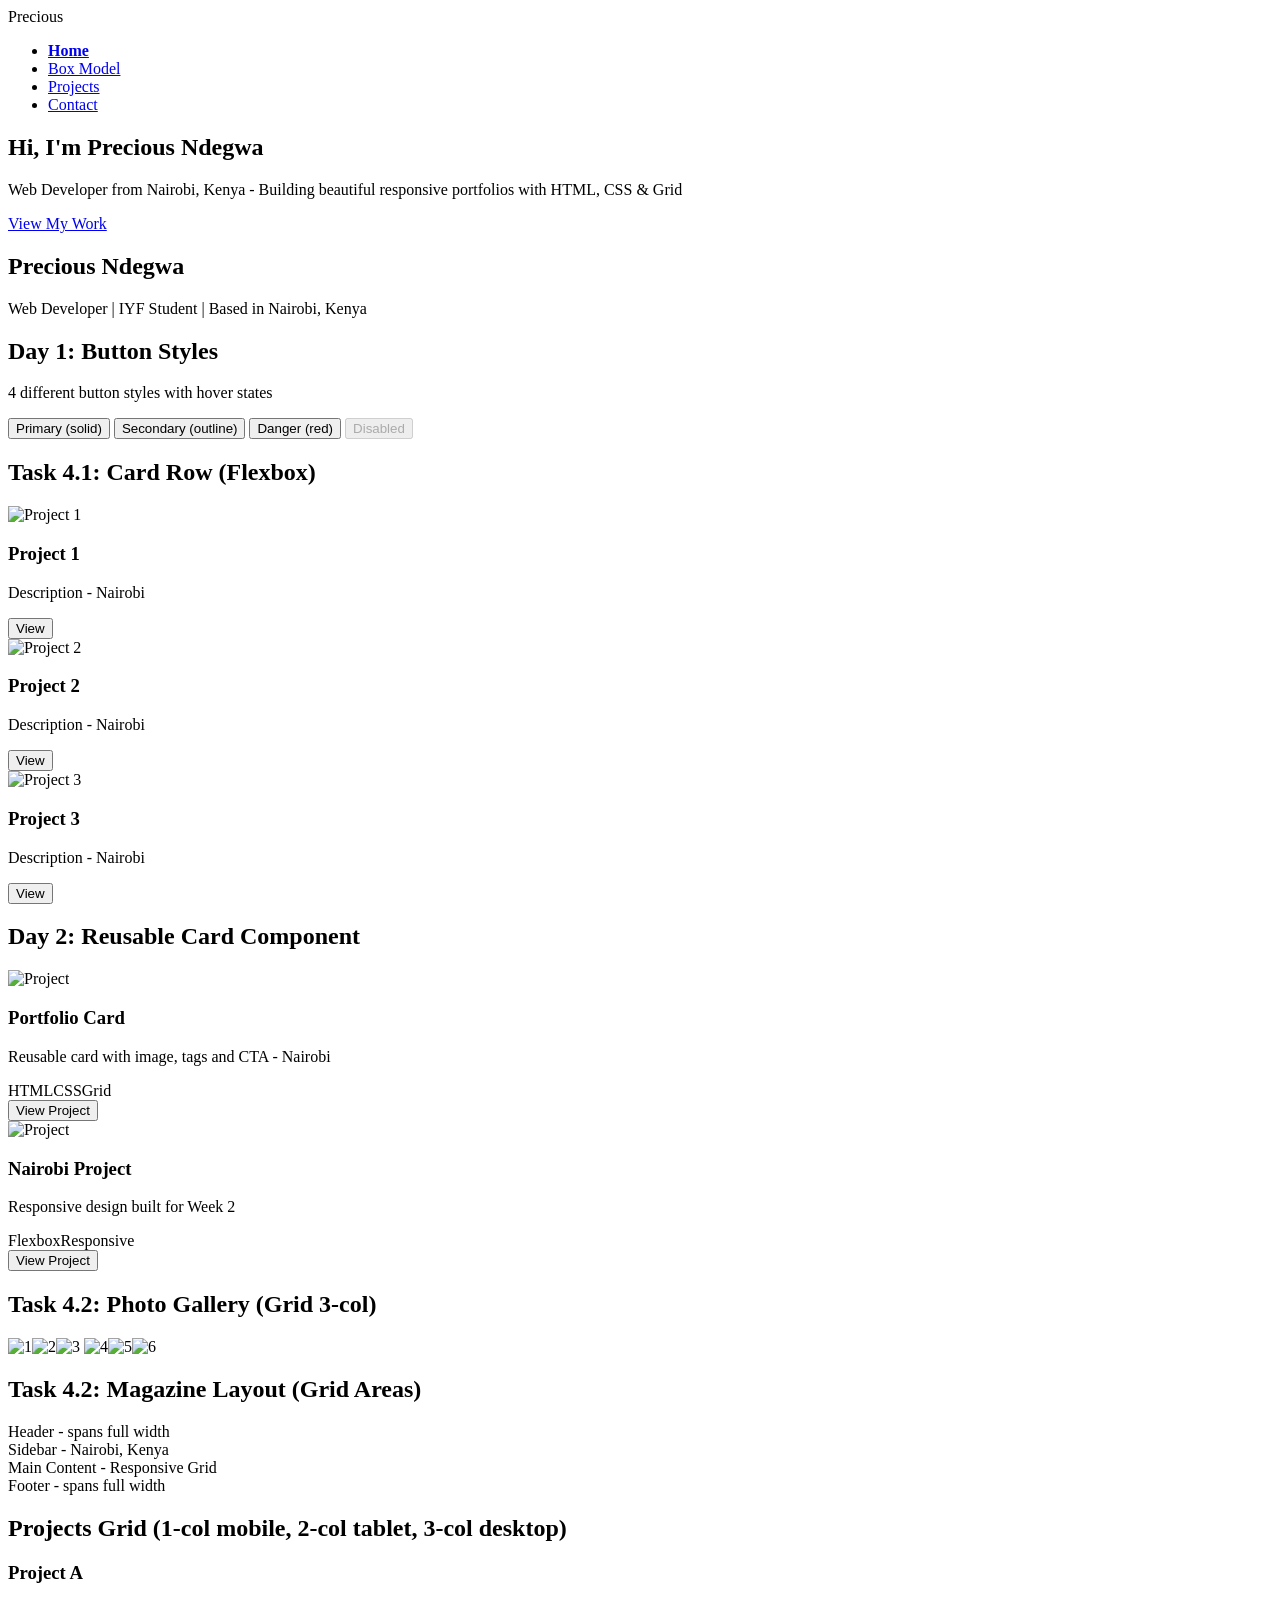
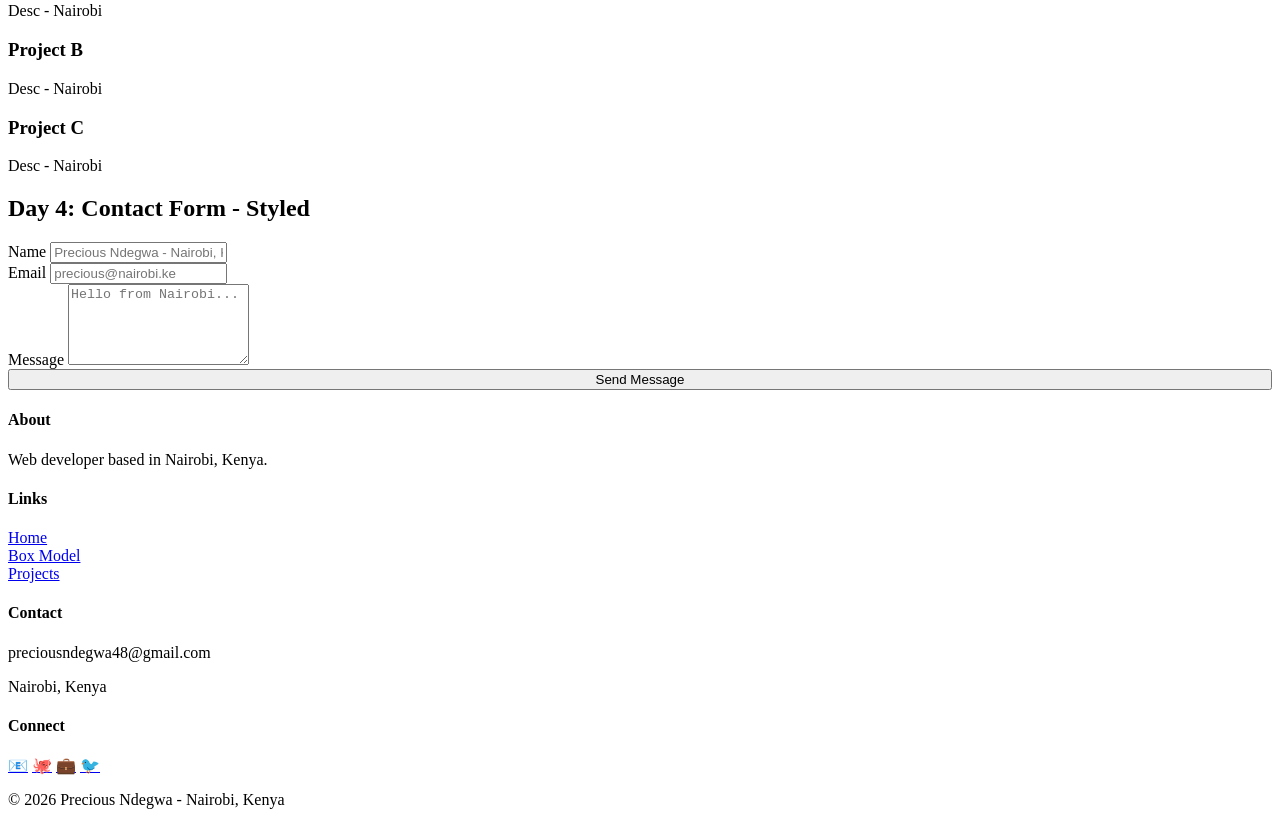
==== index.html @ 866cbb7f "Add: Week 2 portfolio as starting point." ====
<!DOCTYPE html>
<html lang="en">
<head>
    <meta charset="UTF-8">
    <meta name="viewport" content="width=device-width, initial-scale=1.0">
    <title>Precious Ndegwa - Portfolio</title>
    <link rel="preconnect" href="https://fonts.googleapis.com">
    <link rel="preconnect" href="https://fonts.gstatic.com" crossorigin>
    <link href="https://fonts.googleapis.com/css2?family=Inter:wght@400;600&family=Poppins:wght@600;700&display=swap" rel="stylesheet">
    <link rel="stylesheet" href="styles.css">
</head>
<body>
<header>
    <nav>
        <div class="nav-logo">Precious</div>
        <ul>
            <li><a href="index.html"><strong>Home</strong></a></li>
            <li><a href="box-model-practice.html">Box Model</a></li>
            <li><a href="#projects">Projects</a></li>
            <li><a href="#contact">Contact</a></li>
        </ul>
    </nav>
</header>

<section class="hero">
    <div>
        <h1>Hi, I'm Precious Ndegwa</h1>
        <p>Web Developer from Nairobi, Kenya - Building beautiful responsive portfolios with HTML, CSS & Grid</p>
        <a href="#projects" class="btn btn-primary">View My Work</a>
    </div>
</section>

<main class="practice-container">
    <section>
        <h1>Precious Ndegwa</h1>
        <p>Web Developer | IYF Student | Based in Nairobi, Kenya</p>
    </section>

    <section>
        <h2>Day 1: Button Styles</h2>
        <p>4 different button styles with hover states</p>
        <div class="button-demo">
            <button class="btn btn-primary">Primary (solid)</button>
            <button class="btn btn-secondary">Secondary (outline)</button>
            <button class="btn btn-danger">Danger (red)</button>
            <button class="btn btn-disabled" disabled>Disabled</button>
        </div>
    </section>

    <section>
        <h2>Task 4.1: Card Row (Flexbox)</h2>
        <div class="card-row">
            <div class="card"><img src="https://placehold.co/300x180" alt="Project 1"><h3>Project 1</h3><p>Description - Nairobi</p><button>View</button></div>
            <div class="card"><img src="https://placehold.co/300x180" alt="Project 2"><h3>Project 2</h3><p>Description - Nairobi</p><button>View</button></div>
            <div class="card"><img src="https://placehold.co/300x180" alt="Project 3"><h3>Project 3</h3><p>Description - Nairobi</p><button>View</button></div>
        </div>
    </section>

    <section>
        <h2>Day 2: Reusable Card Component</h2>
        <div class="card-row">
            <div class="card-component">
                <img src="https://placehold.co/350x200" alt="Project">
                <div class="card-content">
                    <h3>Portfolio Card</h3>
                    <p>Reusable card with image, tags and CTA - Nairobi</p>
                    <div class="tags"><span class="tag">HTML</span><span class="tag">CSS</span><span class="tag">Grid</span></div>
                    <button class="btn btn-primary">View Project</button>
                </div>
            </div>
            <div class="card-component">
                <img src="https://placehold.co/350x200" alt="Project">
                <div class="card-content">
                    <h3>Nairobi Project</h3>
                    <p>Responsive design built for Week 2</p>
                    <div class="tags"><span class="tag">Flexbox</span><span class="tag">Responsive</span></div>
                    <button class="btn btn-primary">View Project</button>
                </div>
            </div>
        </div>
    </section>

    <section>
        <h2>Task 4.2: Photo Gallery (Grid 3-col)</h2>
        <div class="gallery">
            <img src="https://placehold.co/300x200" alt="1"><img src="https://placehold.co/300x200" alt="2"><img src="https://placehold.co/300x200" alt="3">
            <img src="https://placehold.co/300x200" alt="4"><img src="https://placehold.co/300x200" alt="5"><img src="https://placehold.co/300x200" alt="6">
        </div>
    </section>

    <section>
        <h2>Task 4.2: Magazine Layout (Grid Areas)</h2>
        <div class="magazine">
            <div class="magazine-header">Header - spans full width</div>
            <div class="magazine-sidebar">Sidebar - Nairobi, Kenya</div>
            <div class="magazine-main">Main Content - Responsive Grid</div>
            <div class="magazine-footer">Footer - spans full width</div>
        </div>
    </section>

    <section id="projects">
        <h2>Projects Grid (1-col mobile, 2-col tablet, 3-col desktop)</h2>
        <div class="projects-grid">
            <div class="card"><h3>Project A</h3><p>Desc - Nairobi</p></div>
            <div class="card"><h3>Project B</h3><p>Desc - Nairobi</p></div>
            <div class="card"><h3>Project C</h3><p>Desc - Nairobi</p></div>
        </div>
    </section>
    
    <section id="contact">
        <h2>Day 4: Contact Form - Styled</h2>
        <form class="contact-form">
            <div class="form-group">
                <label for="name">Name</label>
                <input type="text" id="name" placeholder="Precious Ndegwa - Nairobi, Kenya" required>
            </div>
            <div class="form-group">
                <label for="email">Email</label>
                <input type="email" id="email" placeholder="precious@nairobi.ke" required>
            </div>
            <div class="form-group">
                <label for="message">Message</label>
                <textarea id="message" rows="5" placeholder="Hello from Nairobi..." required></textarea>
            </div>
            <button type="submit" class="btn btn-primary" style="width:100%">Send Message</button>
        </form>
    </section>
</main>

<footer>
    <div class="footer-columns">
        <div><h4>About</h4><p>Web developer based in Nairobi, Kenya.</p></div>
        <div><h4>Links</h4><a href="index.html">Home</a><br><a href="box-model-practice.html">Box Model</a><br><a href="#projects">Projects</a></div>
        <div><h4>Contact</h4><p>preciousndegwa48@gmail.com</p><p>Nairobi, Kenya</p></div>
        <div>
            <h4>Connect</h4>
            <div class="footer-social">
                <a href="#">📧</a>
                <a href="#">🐙</a>
                <a href="#">💼</a>
                <a href="#">🐦</a>
            </div>
        </div>
    </div>
    <div class="footer-copyright"><p>&copy; 2026 Precious Ndegwa - Nairobi, Kenya</p></div>
</footer>
</body>
</html>
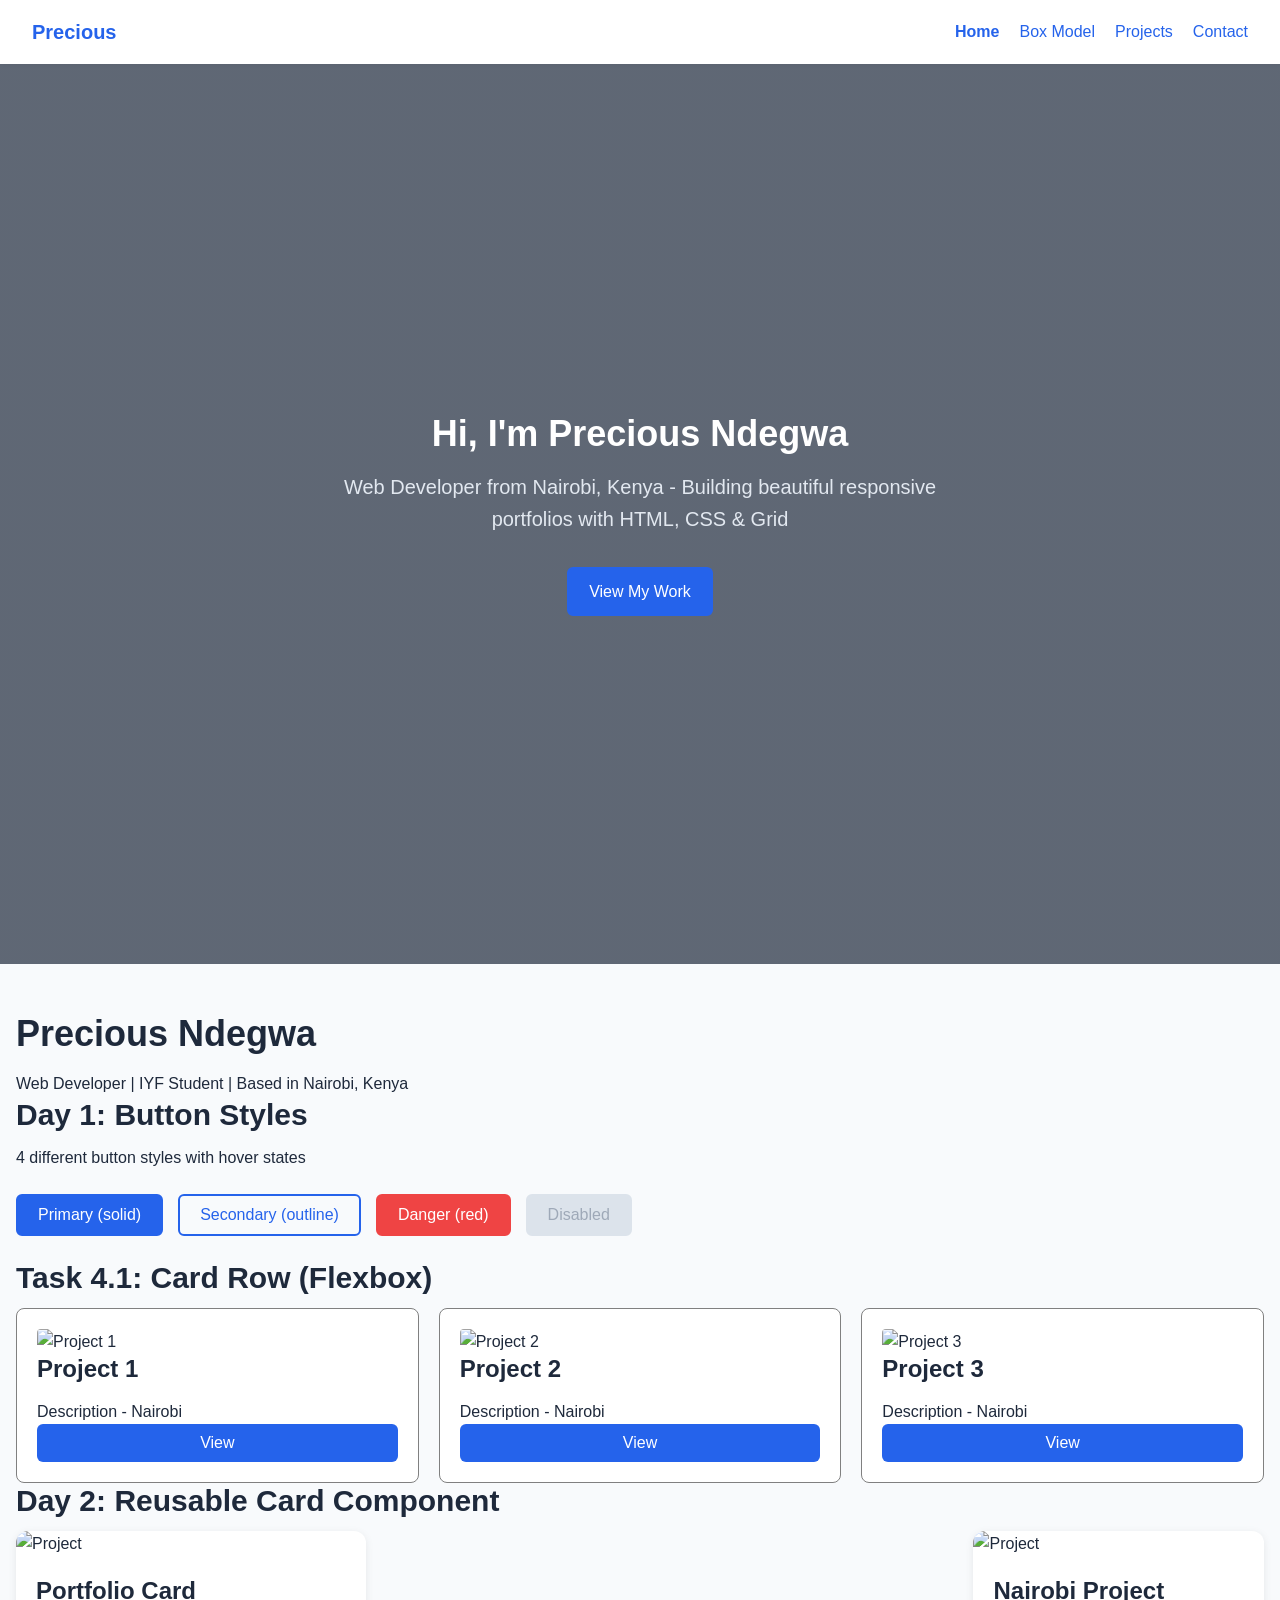
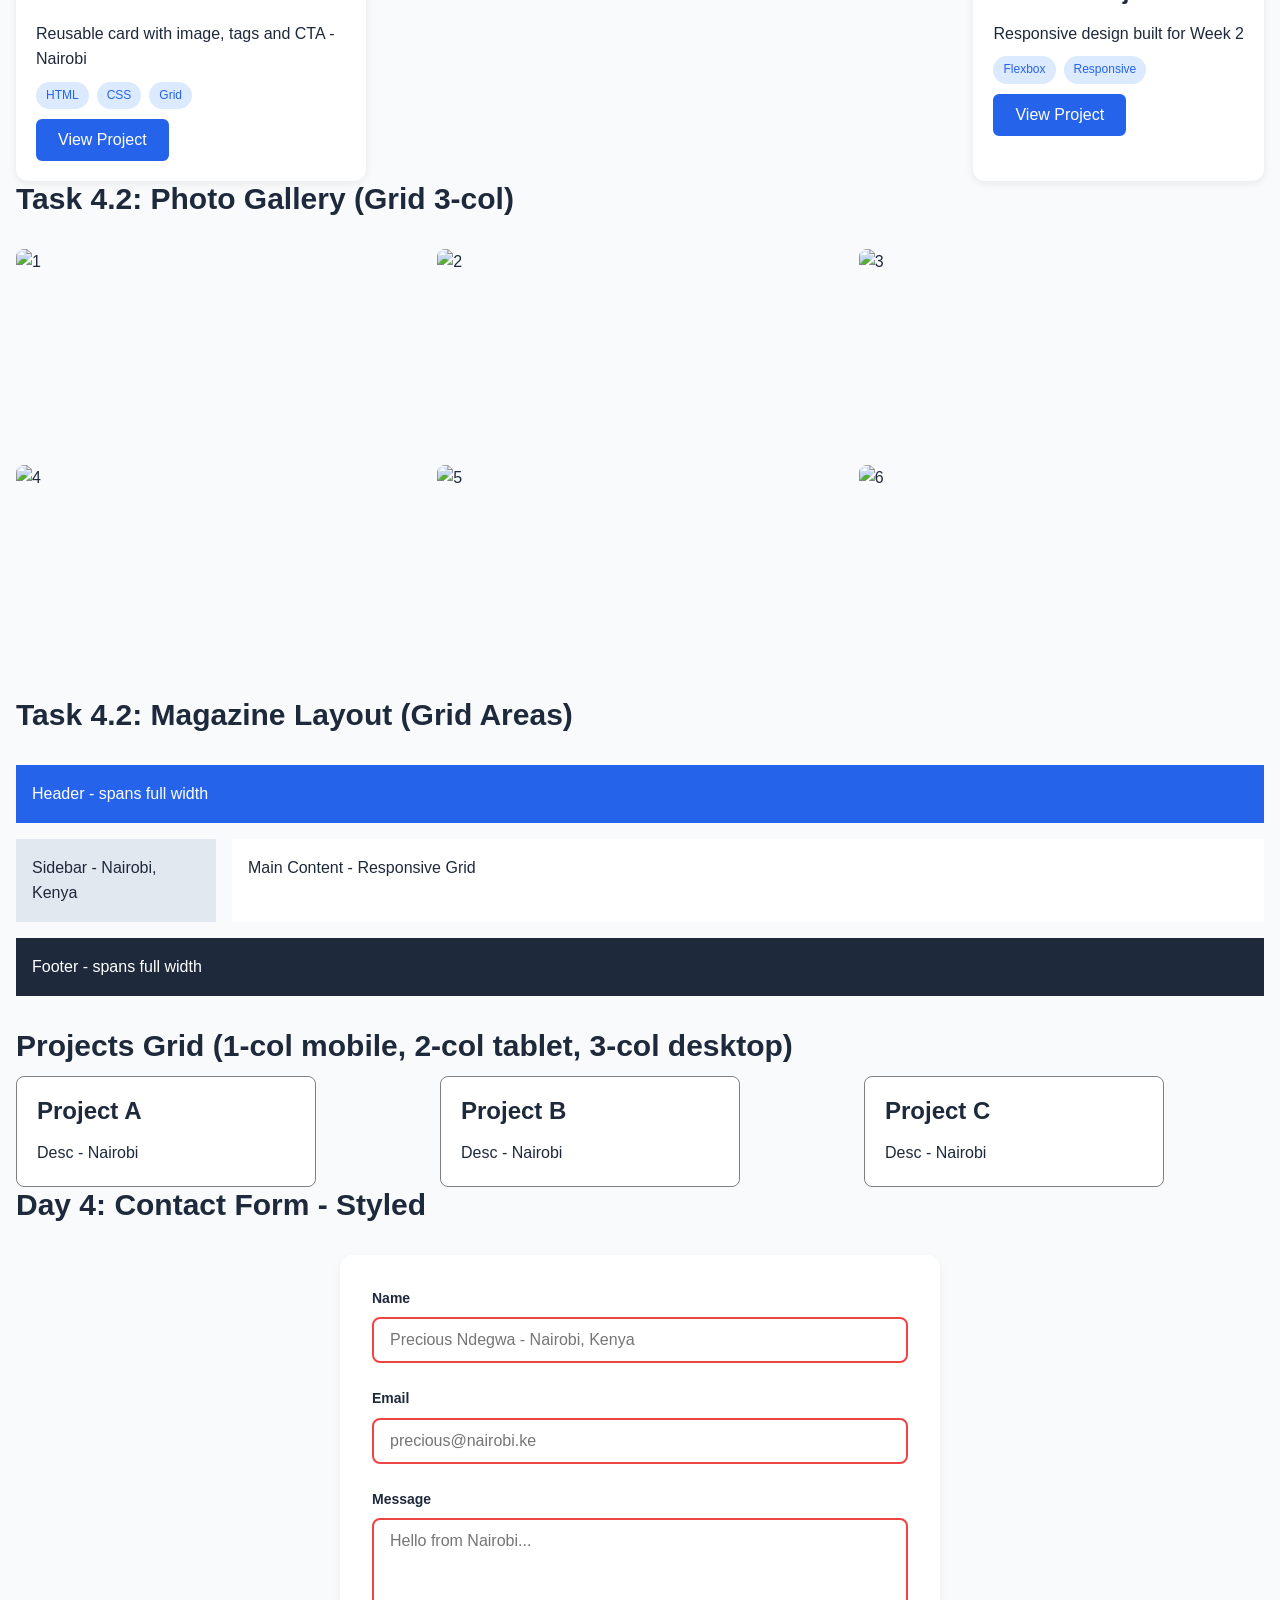
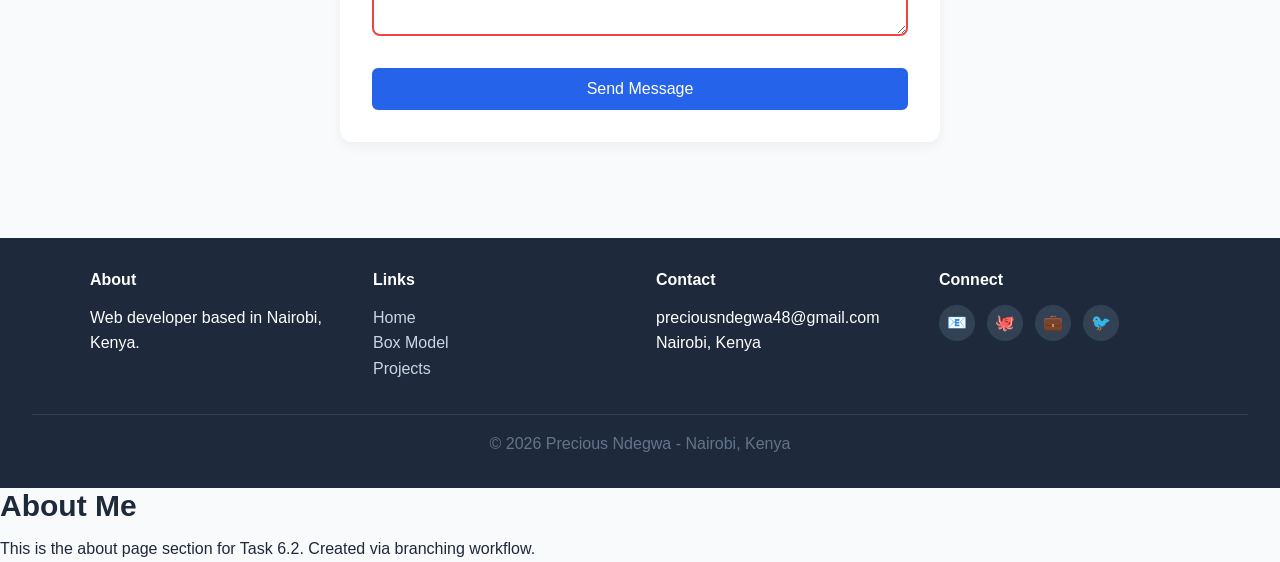
==== commit b52cd85b: "Add: update about page content" ====
--- a/index.html
+++ b/index.html
@@ -144,5 +144,9 @@
     </div>
     <div class="footer-copyright"><p>&copy; 2026 Precious Ndegwa - Nairobi, Kenya</p></div>
 </footer>
+    <section id="about">
+  <h2>About Me</h2>
+  <p>This is the about page section for Task 6.2. Created via branching workflow.</p>
+</section>
 </body>
 </html>
--- a/styles.css
+++ b/styles.css
@@ -0,0 +1,147 @@
+* {
+    margin: 0;
+    padding: 0;
+    box-sizing: border-box;
+}
+
+:root {
+    --font-xs: 0.75rem;
+    --font-sm: 0.875rem;
+    --font-base: 1rem;
+    --font-lg: 1.125rem;
+    --font-xl: 1.25rem;
+    --font-2xl: 1.5rem;
+    --font-3xl: 1.875rem;
+    --font-4xl: 2.25rem;
+
+    --font-heading: 'Poppins', sans-serif;
+    --font-body: 'Inter', sans-serif;
+
+    --color-primary: #2563eb;
+    --color-secondary: #7c3aed;
+    --color-background: #f8fafc;
+    --color-text: #1e293b;
+    --color-muted: #64748b;
+    --color-primary-light: #dbeafe;
+    --color-primary-dark: #1d4ed8;
+}
+
+body {
+    font-family: var(--font-body);
+    font-size: var(--font-base);
+    line-height: 1.6;
+    color: var(--color-text);
+    background-color: var(--color-background);
+}
+
+h1,h2,h3,h4,h5,h6 { font-family: var(--font-heading); line-height: 1.2; color: var(--color-text); }
+h1 { font-size: var(--font-4xl); font-weight: 700; margin-bottom: 1rem; }
+h2 { font-size: var(--font-3xl); font-weight: 600; margin-bottom: 0.75rem; }
+h3 { font-size: var(--font-2xl); font-weight: 600; margin-bottom: 15px; }
+small { font-size: var(--font-sm); color: var(--color-muted); }
+
+a { color: var(--color-primary); text-decoration: none; transition: all 0.3s ease; }
+a:hover { color: var(--color-primary-dark); text-decoration: underline; }
+a:focus, button:focus { outline: 2px solid var(--color-primary); outline-offset: 2px; }
+
+button { background-color: var(--color-primary); color: white; padding: 10px 20px; border: none; border-radius: 6px; font-family: var(--font-body); font-size: var(--font-base); cursor: pointer; transition: all 0.3s ease; }
+button:hover { background-color: var(--color-primary-dark); transform: translateY(-2px); box-shadow: 0 4px 6px rgba(0,0,0,0.1); }
+
+header nav {
+    display: flex;
+    justify-content: space-between;
+    align-items: center;
+    padding: 1rem 2rem;
+    background: white;
+    box-shadow: 0 2px 4px rgba(0,0,0,0.05);
+}
+header nav ul { display: flex; list-style: none; gap: 20px; align-items: center; }
+.nav-logo { font-family: var(--font-heading); font-weight: 700; font-size: var(--font-xl); color: var(--color-primary); }
+
+.card-row { display: flex; gap: 20px; flex-wrap: wrap; justify-content: space-between; }
+.card-row .card { flex: 1 1 300px; display: flex; flex-direction: column; }
+.card { width: 300px; padding: 20px; border: 1px solid gray; box-sizing: border-box; background: white; border-radius: 8px; transition: all 0.3s ease; }
+.card:hover { box-shadow: 0 10px 20px rgba(0,0,0,0.1); }
+.card img { width: 100%; max-width: 100%; border-radius: 4px; }
+
+.gallery { display: grid; grid-template-columns: repeat(3, 1fr); gap: 1rem; margin: 2rem 0; }
+.gallery img { width: 100%; height: 200px; object-fit: cover; border-radius: 8px; }
+
+.magazine { display: grid; grid-template-columns: 200px 1fr; grid-template-areas: "header header" "sidebar main" "footer footer"; gap: 1rem; margin: 2rem 0; }
+.magazine-header { grid-area: header; background: var(--color-primary); color: white; padding: 1rem; }
+.magazine-sidebar { grid-area: sidebar; background: #e2e8f0; padding: 1rem; }
+.magazine-main { grid-area: main; background: white; padding: 1rem; }
+.magazine-footer { grid-area: footer; background: var(--color-text); color: white; padding: 1rem; }
+
+.projects-grid { display: grid; grid-template-columns: 1fr; gap: 1.5rem; }
+@media (min-width: 768px) { .projects-grid { grid-template-columns: repeat(2, 1fr); } }
+@media (min-width: 1024px) { .projects-grid { grid-template-columns: repeat(3, 1fr); } }
+
+footer { background: var(--color-text); color: white; padding: 2rem; margin-top: 3rem; }
+.footer-columns { display: grid; grid-template-columns: repeat(auto-fit, minmax(200px, 1fr)); gap: 2rem; max-width: 1100px; margin: 0 auto; }
+.footer-columns h4 { color: white; margin-bottom: 1rem; }
+.footer-columns a { color: #cbd5e1; }
+.footer-copyright { text-align: center; margin-top: 2rem; padding-top: 1rem; border-top: 1px solid #334155; color: var(--color-muted); }
+
+.practice-container { max-width: 900px; margin: 2rem auto; padding: 1rem; }
+.box-demo { display: flex; gap: 20px; flex-wrap: wrap; }
+.demo-box { background: var(--color-primary-light); border: 5px solid var(--color-primary); padding: 20px; width: 200px; }
+.broken-box { width: 300px; padding: 20px; border: none; background: #ffe0e0; } /* 340px */
+.fixed-box { width: 300px; padding: 20px; border: 1px solid gray; background: #e0ffe0; box-sizing: border-box; }
+
+@media (max-width: 600px) {
+    header nav { flex-direction: column; gap: 1rem; }
+    .gallery { grid-template-columns: 1fr; }
+    .magazine { grid-template-columns: 1fr; grid-template-areas: "header" "sidebar" "main" "footer"; }
+}
+@media (min-width: 768px) { body { font-size: var(--font-base); } }
+@media (min-width: 1024px) { .practice-container { max-width: 1100px; } }
+@media (min-width: 1280px) { .practice-container { max-width: 1280px; } }
+
+img { max-width: 100%; }
+
+.btn { padding: 10px 20px; border-radius: 6px; font-family: var(--font-body); font-size: var(--font-base); cursor: pointer; transition: all 0.3s ease; border: 2px solid transparent; text-decoration: none; display: inline-block; }
+.btn-primary { background: var(--color-primary); color: white; border-color: var(--color-primary); }
+.btn-primary:hover { background: var(--color-primary-dark); transform: translateY(-2px); box-shadow: 0 4px 8px rgba(37,99,235,0.3); }
+.btn-secondary { background: transparent; color: var(--color-primary); border-color: var(--color-primary); }
+.btn-secondary:hover { background: var(--color-primary); color: white; }
+.btn-danger { background: #ef4444; color: white; border-color: #ef4444; }
+.btn-danger:hover { background: #dc2626; transform: translateY(-2px); box-shadow: 0 4px 8px rgba(239,68,68,0.3); }
+.btn-disabled, .btn:disabled { background: #cbd5e1; color: #64748b; border-color: #cbd5e1; cursor: not-allowed; opacity: 0.6; }
+.btn-disabled:hover { transform: none; box-shadow: none; }
+
+.card-component { background: white; border-radius: 12px; overflow: hidden; box-shadow: 0 2px 8px rgba(0,0,0,0.08); transition: all 0.3s ease; max-width: 350px; }
+.card-component:hover { transform: translateY(-5px); box-shadow: 0 12px 24px rgba(0,0,0,0.12); }
+.card-component img { width: 100%; height: 200px; object-fit: cover; }
+.card-component .card-content { padding: 20px; }
+.card-component .tags { display: flex; gap: 8px; margin: 10px 0; flex-wrap: wrap; }
+.card-component .tag { background: var(--color-primary-light); color: var(--color-primary); padding: 4px 10px; border-radius: 20px; font-size: var(--font-xs); }
+
+.hero { min-height: 100vh; display: flex; align-items: center; justify-content: center; text-align: center; background: linear-gradient(rgba(30,41,59,0.7), rgba(30,41,59,0.7)), url('https://placehold.co/1200x800') center/cover; color: white; padding: 2rem; }
+.hero h1 { font-size: var(--font-4xl); color: white; margin-bottom: 1rem; }
+.hero p { font-size: var(--font-xl); margin-bottom: 2rem; color: #e2e8f0; max-width: 600px; }
+@media (max-width: 600px) { .hero h1 { font-size: var(--font-3xl); } .hero p { font-size: var(--font-base); } }
+
+.contact-form { max-width: 600px; margin: 2rem auto; background: white; padding: 2rem; border-radius: 12px; box-shadow: 0 4px 12px rgba(0,0,0,0.05); }
+.contact-form .form-group { margin-bottom: 1.5rem; }
+.contact-form label { display: block; margin-bottom: 0.5rem; font-weight: 600; font-size: var(--font-sm); }
+.contact-form input, .contact-form textarea { width: 100%; padding: 12px 16px; border: 2px solid #e2e8f0; border-radius: 8px; font-family: var(--font-body); font-size: var(--font-base); transition: all 0.3s ease; }
+.contact-form input:focus, .contact-form textarea:focus { outline: none; border-color: var(--color-primary); box-shadow: 0 0 0 3px var(--color-primary-light); }
+.contact-form input:invalid, .contact-form textarea:invalid { border-color: #ef4444; }
+.contact-form input:invalid:focus { box-shadow: 0 0 0 3px #fee2e2; }
+
+.footer-social { display: flex; gap: 12px; margin-top: 1rem; }
+.footer-social a { width: 36px; height: 36px; background: #334155; border-radius: 50%; display: flex; align-items: center; justify-content: center; color: white; text-decoration: none; transition: all 0.3s ease; }
+.footer-social a:hover { background: var(--color-primary); transform: translateY(-2px); }
+
+.button-demo { display: flex; gap: 15px; flex-wrap: wrap; margin: 1.5rem 0; }
+
+nav a:hover {
+  text-decoration: underline;
+}
+
+@media (max-width: 700px) {
+  .projects-grid {
+    grid-template-columns: 1fr;
+  }
+}
